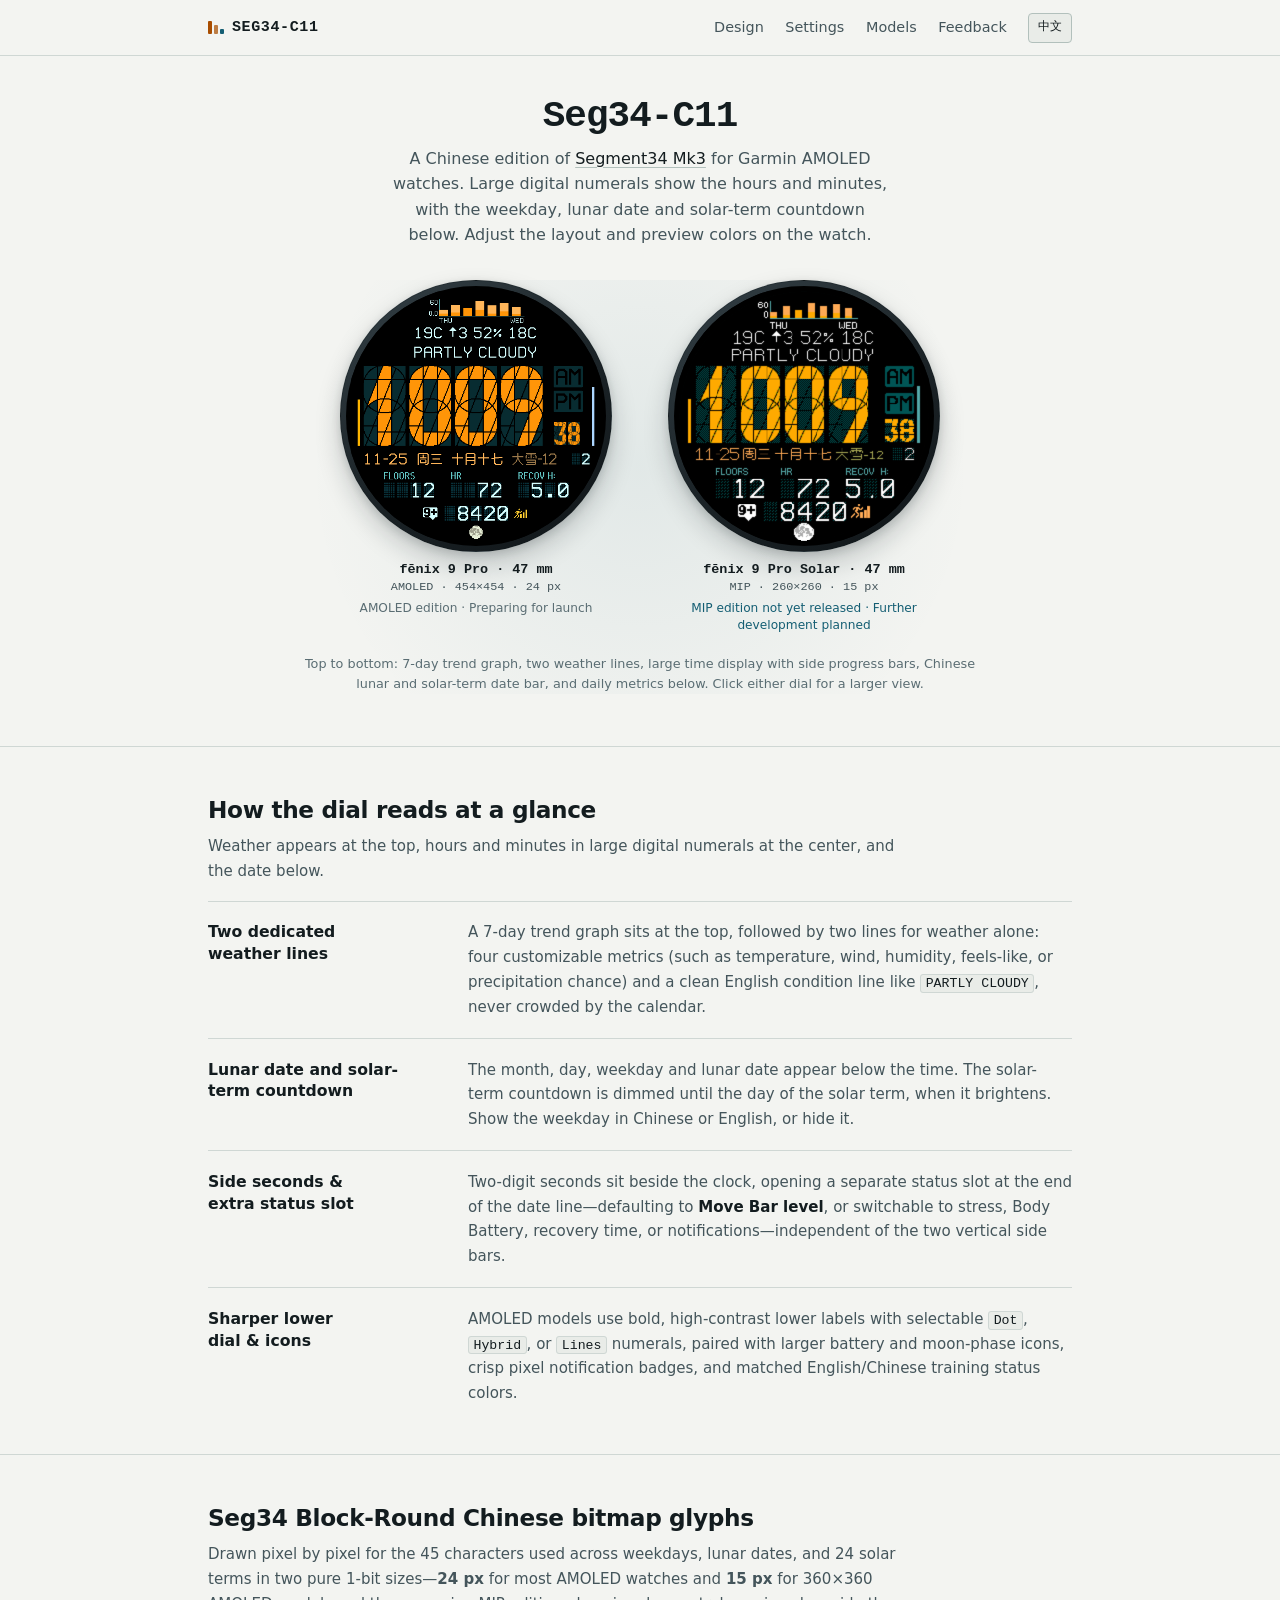
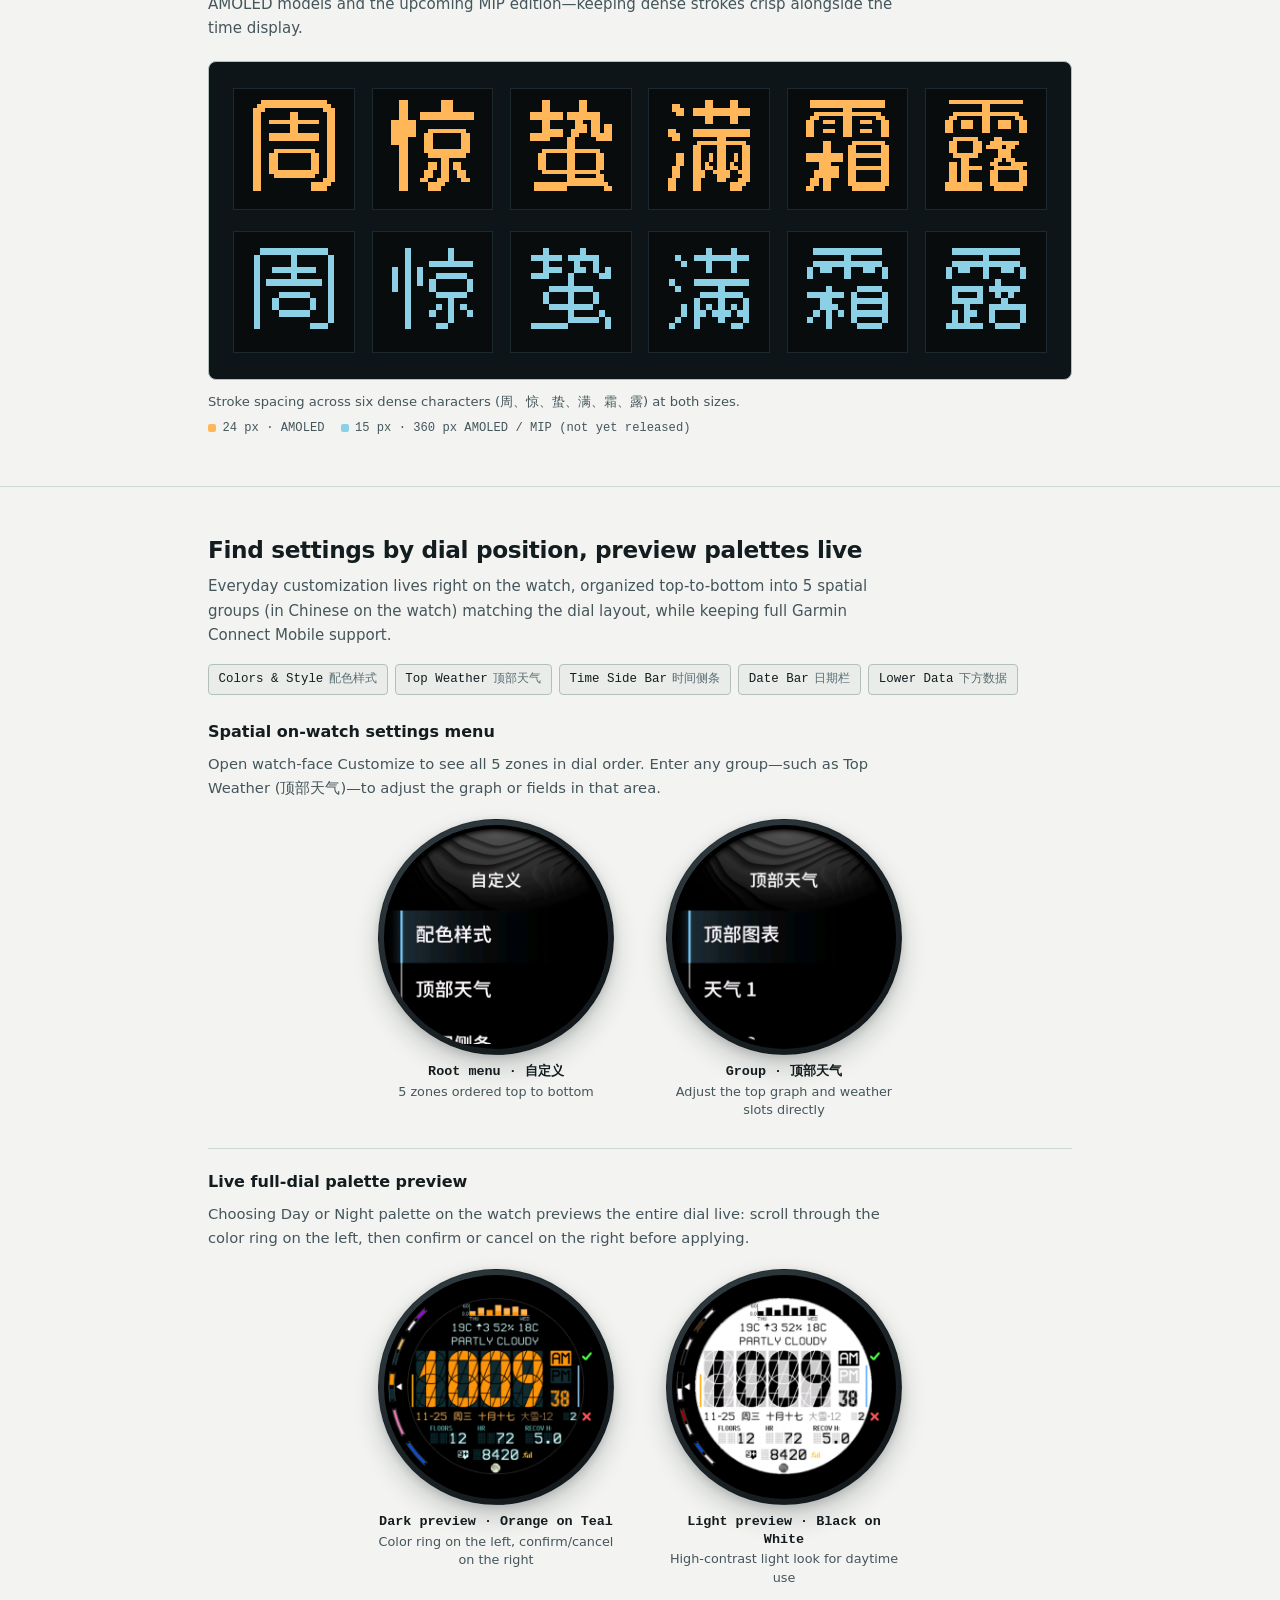
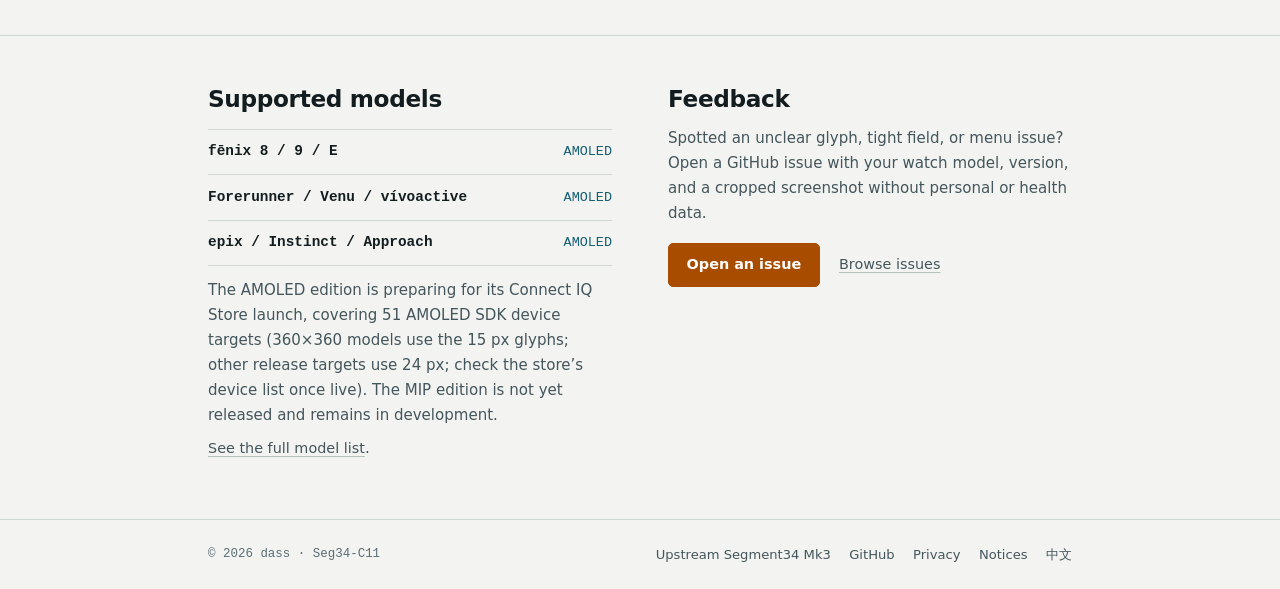
==== docs/en.html @ 98f48181 "Publish Seg34-C11 product site" ====
<!doctype html>
<html lang="en">
<head>
  <meta charset="utf-8">
  <meta name="viewport" content="width=device-width, initial-scale=1">
  <title>Seg34-C11 · Chinese Watch Face for Garmin AMOLED</title>
  <meta name="description" content="A Chinese edition of Segment34 Mk3 for Garmin AMOLED watches, with large digital numerals, a lunar date and solar-term countdown, and on-watch layout and color settings.">
  <meta property="og:title" content="Seg34-C11 · Chinese Watch Face for Garmin AMOLED">
  <meta property="og:description" content="A restrained Chinese edition of Segment34 Mk3 for Garmin AMOLED watches.">
  <meta property="og:image" content="https://dass-s-c.github.io/Seg34-C11/images/fenix9-pro-47.png">
  <meta property="og:type" content="website">
  <meta property="og:url" content="https://dass-s-c.github.io/Seg34-C11/en.html">
  <link rel="canonical" href="https://dass-s-c.github.io/Seg34-C11/en.html">
  <link rel="alternate" hreflang="en" href="https://dass-s-c.github.io/Seg34-C11/en.html">
  <link rel="alternate" hreflang="zh-Hans" href="https://dass-s-c.github.io/Seg34-C11/">
  <link rel="stylesheet" href="style.css">
</head>
<body>
  <a class="skip" href="#main">Skip to content</a>

  <header class="site-header">
    <div class="bar wrap">
      <a class="brand" href="en.html">
        <span class="brand-mark" aria-hidden="true"><i></i><i></i><i></i></span>
        <span>SEG34-C11</span>
      </a>
      <nav class="site-nav" aria-label="Site navigation">
        <a href="#dial">Design</a>
        <a href="#settings">Settings</a>
        <a href="#models">Models</a>
        <a href="#feedback">Feedback</a>
        <a class="lang-switch" href="index.html" hreflang="zh-Hans" lang="zh-Hans">中文</a>
      </nav>
    </div>
  </header>

  <main id="main">
    <section class="hero wrap" aria-labelledby="title">
      <div class="hero-head">
        <h1 id="title">Seg34-C11</h1>
        <!-- Buy Me a Coffee: reserve the link here. -->
        <p class="hero-lede">
          A Chinese edition of <a href="https://github.com/ludw/segment34mk3">Segment34 Mk3</a> for Garmin AMOLED watches. Large digital numerals show the hours and minutes, with the weekday, lunar date and solar-term countdown below. Adjust the layout and preview colors on the watch.
        </p>
      </div>

      <div class="showcase" aria-label="Watch face daily views">
        <div class="watches">
          <figure class="watch-unit watch-amoled">
            <a class="watch-case" href="images/fenix9-pro-47.png" title="View larger: fēnix 9 Pro 47 mm (AMOLED)">
              <span class="watch-screen">
                <img src="images/fenix9-pro-47.png" width="454" height="454" alt="fēnix 9 Pro 47 mm (AMOLED) daily watch face showing top trend graph, two weather lines, large time display with side bars and seconds, 24 px Chinese lunar and solar-term date bar, and lower metrics">
              </span>
            </a>
            <figcaption class="watch-meta">
              <span class="watch-model">fēnix 9 Pro · 47 mm</span>
              <span class="watch-spec">AMOLED · 454×454 · 24 px</span>
              <span class="watch-status">AMOLED edition · Preparing for launch</span>
            </figcaption>
          </figure>

          <figure class="watch-unit watch-mip">
            <a class="watch-case" href="images/fenix9-pro-solar-47.png" title="View larger: fēnix 9 Pro Solar 47 mm (MIP)">
              <span class="watch-screen">
                <img src="images/fenix9-pro-solar-47.png" width="260" height="260" alt="fēnix 9 Pro Solar 47 mm (MIP) watch face preview showing top trend graph, two weather lines, large time display with side seconds, 15 px Chinese date bar, and lower metrics">
              </span>
            </a>
            <figcaption class="watch-meta">
              <span class="watch-model">fēnix 9 Pro Solar · 47 mm</span>
              <span class="watch-spec">MIP · 260×260 · 15 px</span>
              <span class="watch-status">MIP edition not yet released · Further development planned</span>
            </figcaption>
          </figure>
        </div>

        <p class="showcase-note">
          Top to bottom: 7-day trend graph, two weather lines, large time display with side progress bars, Chinese lunar and solar-term date bar, and daily metrics below. Click either dial for a larger view.
        </p>
      </div>
    </section>

    <section class="band" id="dial" aria-labelledby="dial-heading">
      <div class="wrap">
        <h2 id="dial-heading">How the dial reads at a glance</h2>
        <p class="band-intro">
          Weather appears at the top, hours and minutes in large digital numerals at the center, and the date below.
        </p>
        <div class="ledger">
          <article class="ledger-row">
            <h3>Two dedicated weather lines</h3>
            <p>
              A 7-day trend graph sits at the top, followed by two lines for weather alone: four customizable metrics (such as temperature, wind, humidity, feels-like, or precipitation chance) and a clean English condition line like <code>PARTLY CLOUDY</code>, never crowded by the calendar.
            </p>
          </article>

          <article class="ledger-row">
            <h3>Lunar date and solar-term countdown</h3>
            <p>
              The month, day, weekday and lunar date appear below the time. The solar-term countdown is dimmed until the day of the solar term, when it brightens. Show the weekday in Chinese or English, or hide it.
            </p>
          </article>

          <article class="ledger-row">
            <h3>Side seconds &amp; extra status slot</h3>
            <p>
              Two-digit seconds sit beside the clock, opening a separate status slot at the end of the date line—defaulting to <strong>Move Bar level</strong>, or switchable to stress, Body Battery, recovery time, or notifications—independent of the two vertical side bars.
            </p>
          </article>

          <article class="ledger-row">
            <h3>Sharper lower dial &amp; icons</h3>
            <p>
              AMOLED models use bold, high-contrast lower labels with selectable <code>Dot</code>, <code>Hybrid</code>, or <code>Lines</code> numerals, paired with larger battery and moon-phase icons, crisp pixel notification badges, and matched English/Chinese training status colors.
            </p>
          </article>
        </div>
      </div>
    </section>

    <section class="band" id="glyphs" aria-labelledby="glyphs-heading">
      <div class="wrap">
        <h2 id="glyphs-heading">Seg34 Block-Round Chinese bitmap glyphs</h2>
        <p class="band-intro">
          Drawn pixel by pixel for the 45 characters used across weekdays, lunar dates, and 24 solar terms in two pure 1-bit sizes—<strong>24 px</strong> for most AMOLED watches and <strong>15 px</strong> for 360×360 AMOLED models and the upcoming MIP edition—keeping dense strokes crisp alongside the time display.
        </p>

        <figure class="specimen-figure">
          <a class="specimen-frame" href="images/seg34-block-round-specimen.png" title="View larger Seg34 Block-Round glyph specimen">
            <img src="images/seg34-block-round-specimen.png" width="804" height="276" alt="Seg34 Block-Round 1-bit Chinese glyph comparison at 24 px on top and 15 px on bottom showing six dense characters">
          </a>
          <figcaption class="specimen-meta">
            <span>Stroke spacing across six dense characters (<span lang="zh-Hans">周、惊、蛰、满、霜、露</span>) at both sizes.</span>
            <span class="specimen-legend">
              <span class="dot-amber">24 px · AMOLED</span>
              <span class="dot-cyan">15 px · 360 px AMOLED / MIP (not yet released)</span>
            </span>
          </figcaption>
        </figure>
      </div>
    </section>

    <section class="band" id="settings" aria-labelledby="settings-heading">
      <div class="wrap">
        <h2 id="settings-heading">Find settings by dial position, preview palettes live</h2>
        <p class="band-intro">
          Everyday customization lives right on the watch, organized top-to-bottom into 5 spatial groups (in Chinese on the watch) matching the dial layout, while keeping full Garmin Connect Mobile support.
        </p>

        <ul class="zone-list" aria-label="Five on-watch spatial settings groups">
          <li>Colors &amp; Style<span lang="zh-Hans">配色样式</span></li>
          <li>Top Weather<span lang="zh-Hans">顶部天气</span></li>
          <li>Time Side Bar<span lang="zh-Hans">时间侧条</span></li>
          <li>Date Bar<span lang="zh-Hans">日期栏</span></li>
          <li>Lower Data<span lang="zh-Hans">下方数据</span></li>
        </ul>

        <div class="evidence-stack">
          <div class="evidence-block">
            <div class="evidence-head">
              <h3>Spatial on-watch settings menu</h3>
            </div>
            <p class="evidence-copy">
              Open watch-face Customize to see all 5 zones in dial order. Enter any group—such as Top Weather (<span lang="zh-Hans">顶部天气</span>)—to adjust the graph or fields in that area.
            </p>
            <div class="evidence-dials">
              <figure class="watch-unit watch-amoled">
                <a class="watch-case" href="images/watch-settings-menu.png" title="View larger: on-watch customize menu">
                  <span class="watch-screen">
                    <img src="images/watch-settings-menu.png" width="454" height="454" alt="On-watch customize menu showing spatial groups such as Colors and Style and Top Weather in Chinese">
                  </span>
                </a>
                <figcaption class="watch-meta">
                  <span class="watch-model">Root menu · <span lang="zh-Hans">自定义</span></span>
                  <span class="watch-caption">5 zones ordered top to bottom</span>
                </figcaption>
              </figure>

              <figure class="watch-unit watch-amoled">
                <a class="watch-case" href="images/watch-settings-submenu.png" title="View larger: Top Weather submenu">
                  <span class="watch-screen">
                    <img src="images/watch-settings-submenu.png" width="454" height="454" alt="On-watch Top Weather submenu listing the top graph and weather slot options in Chinese">
                  </span>
                </a>
                <figcaption class="watch-meta">
                  <span class="watch-model">Group · <span lang="zh-Hans">顶部天气</span></span>
                  <span class="watch-caption">Adjust the top graph and weather slots directly</span>
                </figcaption>
              </figure>
            </div>
          </div>

          <div class="evidence-block">
            <div class="evidence-head">
              <h3>Live full-dial palette preview</h3>
            </div>
            <p class="evidence-copy">
              Choosing Day or Night palette on the watch previews the entire dial live: scroll through the color ring on the left, then confirm or cancel on the right before applying.
            </p>
            <div class="evidence-dials">
              <figure class="watch-unit watch-amoled">
                <a class="watch-case" href="images/palette-preview-teal-orange.png" title="View larger: dark palette preview (Orange on Teal)">
                  <span class="watch-screen">
                    <img src="images/palette-preview-teal-orange.png" width="454" height="454" alt="On-watch live palette preview in Orange on Teal with side color swatch ring and confirm/cancel controls">
                  </span>
                </a>
                <figcaption class="watch-meta">
                  <span class="watch-model">Dark preview · Orange on Teal</span>
                  <span class="watch-caption">Color ring on the left, confirm/cancel on the right</span>
                </figcaption>
              </figure>

              <figure class="watch-unit watch-amoled">
                <a class="watch-case" href="images/palette-preview-light.png" title="View larger: light palette preview (Black on White)">
                  <span class="watch-screen">
                    <img src="images/palette-preview-light.png" width="454" height="454" alt="On-watch live palette preview in Black on White showing a high-contrast light daytime palette">
                  </span>
                </a>
                <figcaption class="watch-meta">
                  <span class="watch-model">Light preview · Black on White</span>
                  <span class="watch-caption">High-contrast light look for daytime use</span>
                </figcaption>
              </figure>
            </div>
          </div>
        </div>
      </div>
    </section>

    <section class="band" aria-label="Supported models and feedback">
      <div class="wrap support-grid">
        <div class="support-col">
          <h2 id="models">Supported models</h2>
          <dl class="models">
            <div><dt>fēnix 8 / 9 / E</dt><dd>AMOLED</dd></div>
            <div><dt>Forerunner / Venu / vívoactive</dt><dd>AMOLED</dd></div>
            <div><dt>epix / Instinct / Approach</dt><dd>AMOLED</dd></div>
          </dl>
          <p class="support-copy">The AMOLED edition is preparing for its Connect IQ Store launch, covering 51 AMOLED SDK device targets (360×360 models use the 15 px glyphs; other release targets use 24 px; check the store’s device list once live). The MIP edition is not yet released and remains in development. <a class="text-link" href="https://github.com/dass-s-c/Seg34-C11#支持机型--supported-models">See the full model list</a>.</p>
        </div>

        <div class="support-col">
          <h2 id="feedback">Feedback</h2>
          <p class="support-copy">
            Spotted an unclear glyph, tight field, or menu issue? Open a GitHub issue with your watch model, version, and a cropped screenshot without personal or health data.
          </p>
          <div class="support-actions">
            <a class="btn btn-primary" href="https://github.com/dass-s-c/Seg34-C11/issues/new/choose">Open an issue</a>
            <a class="text-link" href="https://github.com/dass-s-c/Seg34-C11/issues">Browse issues</a>
          </div>
        </div>
      </div>
    </section>
  </main>

  <footer class="site-footer">
    <div class="wrap footer-bar">
      <p class="footer-meta">© 2026 dass · Seg34-C11</p>
      <nav class="footer-links" aria-label="Project links and notices">
        <a href="https://github.com/ludw/segment34mk3">Upstream Segment34 Mk3</a>
        <a href="https://github.com/dass-s-c/Seg34-C11">GitHub</a>
        <a href="https://github.com/dass-s-c/Seg34-C11/blob/main/PRIVACY.md">Privacy</a>
        <a href="./notices/">Notices</a>
        <a href="index.html" hreflang="zh-Hans" lang="zh-Hans">中文</a>
      </nav>
    </div>
  </footer>
</body>
</html>
---- docs/style.css ----
:root {
  color-scheme: dark light;
  --bg: #080c0d;
  --surface: #0e1518;
  --surface-hover: #141e22;
  --ink: #edf2f3;
  --ink-muted: #98a8ae;
  --ink-dim: #73868d;
  --rule: #1c2a2f;
  --rule-strong: #2c4047;
  --amber: #ff9f24;
  --amber-ink: #120b02;
  --cyan: #8bd0e4;
  --bezel-bg: linear-gradient(148deg, #2b363c 0%, #161d21 52%, #0a0e10 100%);
  --bezel-border: rgba(255, 255, 255, 0.11);
  --bezel-shadow: 0 14px 32px rgba(0, 0, 0, 0.56), 0 3px 10px rgba(0, 0, 0, 0.38);
  --dial-glow: radial-gradient(circle at 50% 45%, rgba(28, 76, 88, 0.24) 0%, transparent 68%);
  --font-sans: system-ui, -apple-system, BlinkMacSystemFont, "PingFang SC", "Hiragino Sans GB", "Microsoft YaHei", "Segoe UI", sans-serif;
  --font-mono: ui-monospace, "SF Mono", Menlo, Monaco, Consolas, monospace;
}

@media (prefers-color-scheme: light) {
  :root {
    --bg: #f3f4f1;
    --surface: #e9ece8;
    --surface-hover: #dfe4de;
    --ink: #131c1f;
    --ink-muted: #44555b;
    --ink-dim: #5a6d73;
    --rule: #cfd7d4;
    --rule-strong: #b2c0bc;
    --amber: #a84d00;
    --amber-ink: #ffffff;
    --cyan: #145e73;
    --bezel-bg: linear-gradient(148deg, #344046 0%, #1c2428 52%, #101518 100%);
    --bezel-border: rgba(16, 26, 30, 0.28);
    --bezel-shadow: 0 12px 26px rgba(16, 26, 30, 0.2), 0 3px 8px rgba(16, 26, 30, 0.14);
    --dial-glow: radial-gradient(circle at 50% 45%, rgba(20, 94, 115, 0.08) 0%, transparent 68%);
  }
}

*,
*::before,
*::after {
  box-sizing: border-box;
}

html {
  background: var(--bg);
  color: var(--ink);
  font-family: var(--font-sans);
  line-height: 1.65;
  -webkit-text-size-adjust: 100%;
  scroll-behavior: smooth;
}

body {
  margin: 0;
  background: var(--bg);
  color: var(--ink);
  min-height: 100svh;
  display: flex;
  flex-direction: column;
}

main {
  flex: 1;
}

h1, h2, h3, p, figure, dl, dt, dd, ul {
  margin: 0;
}

a {
  color: var(--amber);
  text-decoration-thickness: 1px;
  text-underline-offset: 0.2em;
  transition: color 150ms ease, border-color 150ms ease, background-color 150ms ease;
}

a:hover {
  text-decoration-thickness: 2px;
}

a:focus-visible {
  outline: 2px solid var(--amber);
  outline-offset: 3px;
  border-radius: 2px;
}

code {
  font-family: var(--font-mono);
  font-size: 0.88em;
  white-space: nowrap;
  color: var(--ink);
  background: var(--surface);
  border: 1px solid var(--rule);
  border-radius: 3px;
  padding: 0.06em 0.34em;
}

h1, h2, h3, .hero-lede {
  text-wrap: balance;
}

.wrap {
  width: min(54rem, calc(100% - clamp(2rem, 6vw, 4rem)));
  margin-inline: auto;
}

.skip {
  position: absolute;
  z-index: 10;
  top: 0.5rem;
  left: 0.5rem;
  padding: 0.5rem 0.9rem;
  background: var(--surface);
  color: var(--ink);
  border: 1px solid var(--amber);
  text-decoration: none;
  transform: translateY(-160%);
}

.skip:focus {
  transform: none;
}

/* Header */
.site-header {
  border-block-end: 1px solid var(--rule);
  background: var(--bg);
}

.bar {
  display: flex;
  flex-wrap: wrap;
  align-items: center;
  justify-content: space-between;
  gap: 0.15rem 0.5rem;
  padding-block: 0.2rem;
}

.brand {
  display: inline-flex;
  align-items: center;
  gap: 0.45rem;
  min-height: 44px;
  font-family: var(--font-mono);
  font-size: 0.84rem;
  font-weight: 700;
  letter-spacing: 0.03em;
  color: var(--ink);
  text-decoration: none;
  white-space: nowrap;
}

.brand-mark {
  display: inline-grid;
  grid-template-columns: repeat(3, 4px);
  gap: 2px;
  align-items: end;
}

.brand-mark i {
  display: block;
  border-radius: 1px;
  background: var(--amber);
}

.brand-mark i:nth-child(1) { height: 13px; }
.brand-mark i:nth-child(2) { height: 9px; opacity: 0.72; }
.brand-mark i:nth-child(3) { height: 5px; background: var(--cyan); }

.site-nav {
  display: flex;
  flex-wrap: wrap;
  align-items: center;
  gap: 0.1rem 0.65rem;
}

.site-nav a {
  display: inline-flex;
  align-items: center;
  min-height: 44px;
  font-size: 0.82rem;
  color: var(--ink-muted);
  text-decoration: none;
  white-space: nowrap;
}

.site-nav a:hover {
  color: var(--ink);
}

.site-nav .lang-switch {
  font-family: var(--font-mono);
  font-size: 0.76rem;
  color: var(--ink);
  padding-inline: 0.45rem;
  min-height: 30px;
  border: 1px solid var(--rule-strong);
  border-radius: 4px;
  background: var(--surface);
}

.site-nav .lang-switch:hover {
  border-color: var(--amber);
  color: var(--amber);
}

/* Hero & Watch Showcase */
.hero {
  padding-block: clamp(1rem, 3.2vw, 2.5rem) clamp(1.75rem, 4.5vw, 3.25rem);
}

.hero-head {
  text-align: center;
  max-width: 38rem;
  margin-inline: auto;
}

.hero h1 {
  font-family: var(--font-mono);
  font-size: clamp(1.65rem, 4vw, 2.35rem);
  font-weight: 700;
  line-height: 1.1;
  letter-spacing: -0.025em;
  color: var(--ink);
}

.hero-lede {
  margin-top: 0.5rem;
  font-size: clamp(0.92rem, 1.5vw, 1rem);
  line-height: 1.6;
  color: var(--ink-muted);
}

.hero-lede a {
  color: var(--ink);
  text-decoration-color: var(--rule-strong);
}

.hero-lede a:hover {
  color: var(--amber);
  text-decoration-color: var(--amber);
}

.showcase {
  margin-top: clamp(1rem, 2.8vw, 2rem);
  background: var(--dial-glow);
}

.watches {
  display: grid;
  grid-template-columns: minmax(0, 1fr);
  justify-items: center;
  gap: 1.25rem;
}

.watch-unit {
  width: 100%;
  max-width: 272px;
  display: flex;
  flex-direction: column;
  align-items: center;
  text-align: center;
}

.watch-case {
  display: block;
  width: 100%;
  aspect-ratio: 1;
  padding: 5px;
  border-radius: 50%;
  border: 1px solid var(--bezel-border);
  background: var(--bezel-bg);
  box-shadow: var(--bezel-shadow);
  text-decoration: none;
  transition: transform 180ms ease, border-color 180ms ease;
}

.watch-case:hover {
  transform: translateY(-2px);
  border-color: var(--amber);
}

.watch-screen {
  display: grid;
  place-items: center;
  width: 100%;
  height: 100%;
  border-radius: 50%;
  overflow: hidden;
  background: #000;
}

.watch-screen img {
  display: block;
  width: 96%;
  height: 96%;
  object-fit: contain;
}

.watch-mip .watch-screen img {
  image-rendering: crisp-edges;
  image-rendering: pixelated;
}

.watch-meta {
  margin-top: 0.55rem;
  display: flex;
  flex-direction: column;
  align-items: center;
  gap: 0.12rem;
}

.watch-model {
  font-family: var(--font-mono);
  font-size: 0.84rem;
  font-weight: 600;
  line-height: 1.3;
  color: var(--ink);
}

.watch-spec {
  font-family: var(--font-mono);
  font-size: 0.74rem;
  line-height: 1.35;
  font-variant-numeric: tabular-nums;
  color: var(--ink-muted);
}

.watch-status {
  margin-top: 0.14rem;
  font-size: 0.76rem;
  line-height: 1.4;
  color: var(--ink-dim);
}

.watch-mip .watch-status {
  color: var(--cyan);
}

.watch-caption {
  font-size: 0.8rem;
  line-height: 1.45;
  color: var(--ink-muted);
}

.showcase-note {
  margin-top: 1rem;
  text-align: center;
  font-size: 0.8rem;
  line-height: 1.55;
  color: var(--ink-dim);
  max-width: 44rem;
  margin-inline: auto;
}

/* Sections */
.band {
  border-block-start: 1px solid var(--rule);
  padding-block: clamp(1.75rem, 4.5vw, 3rem);
}

.band h2 {
  font-size: clamp(1.2rem, 2.2vw, 1.45rem);
  font-weight: 650;
  line-height: 1.3;
  letter-spacing: -0.015em;
  color: var(--ink);
}

.band-intro {
  margin-top: 0.55rem;
  font-size: 0.94rem;
  color: var(--ink-muted);
  max-width: 44rem;
}

/* Changes ledger */
.ledger {
  margin-top: 1.1rem;
  border-block-start: 1px solid var(--rule);
}

.ledger-row {
  display: grid;
  grid-template-columns: minmax(0, 1fr);
  gap: 0.35rem 2.25rem;
  padding-block: 1rem;
  border-block-end: 1px solid var(--rule);
  align-items: baseline;
}

.ledger-row:last-child {
  border-block-end: 0;
  padding-block-end: 0;
}

.ledger-row h3 {
  font-size: 0.98rem;
  font-weight: 600;
  line-height: 1.4;
  color: var(--ink);
}

.ledger-row p {
  font-size: 0.94rem;
  color: var(--ink-muted);
}

.ledger-row strong {
  color: var(--ink);
  font-weight: 600;
}

/* Glyph specimen */
.specimen-figure {
  margin-top: 1.25rem;
}

.specimen-frame {
  display: block;
  padding: clamp(0.65rem, 2vw, 1rem);
  background: #0e1518;
  border: 1px solid var(--rule-strong);
  border-radius: 8px;
  text-decoration: none;
  transition: border-color 150ms ease;
}

.specimen-frame:hover {
  border-color: var(--amber);
}

.specimen-frame img {
  display: block;
  width: 100%;
  height: auto;
  image-rendering: crisp-edges;
  image-rendering: pixelated;
}

.specimen-meta {
  margin-top: 0.65rem;
  display: flex;
  flex-wrap: wrap;
  align-items: center;
  justify-content: space-between;
  gap: 0.35rem 1.25rem;
  font-size: 0.82rem;
  color: var(--ink-muted);
}

.specimen-legend {
  display: inline-flex;
  flex-wrap: wrap;
  gap: 0.4rem 1rem;
  font-family: var(--font-mono);
  font-size: 0.76rem;
}

.dot-amber::before,
.dot-cyan::before {
  content: "";
  display: inline-block;
  width: 8px;
  height: 8px;
  border-radius: 2px;
  margin-inline-end: 0.4rem;
  vertical-align: middle;
}

.dot-amber::before {
  background: #ffb759;
}

.dot-cyan::before {
  background: #8bd0e4;
}

/* On-watch settings & live palette preview */
.zone-list {
  margin-top: 1rem;
  padding: 0;
  list-style: none;
  display: flex;
  flex-wrap: wrap;
  gap: 0.45rem;
}

.zone-list li {
  font-family: var(--font-mono);
  font-size: 0.78rem;
  color: var(--ink);
  background: var(--surface);
  border: 1px solid var(--rule-strong);
  border-radius: 4px;
  padding: 0.25rem 0.6rem;
}

.zone-list li span {
  color: var(--ink-dim);
  margin-inline-start: 0.35rem;
}

.evidence-stack {
  margin-top: 1.5rem;
  display: grid;
  gap: 1.75rem;
}

.evidence-block {
  padding-block-start: 1.25rem;
  border-block-start: 1px solid var(--rule);
}

.evidence-block:first-child {
  padding-block-start: 0;
  border-block-start: 0;
}

.evidence-head {
  display: flex;
  flex-wrap: wrap;
  align-items: baseline;
  justify-content: space-between;
  gap: 0.25rem 1rem;
}

.evidence-head h3 {
  font-size: 1rem;
  font-weight: 600;
  color: var(--ink);
}

.evidence-tag {
  font-family: var(--font-mono);
  font-size: 0.74rem;
  color: var(--cyan);
}

.evidence-copy {
  margin-top: 0.4rem;
  font-size: 0.92rem;
  color: var(--ink-muted);
  max-width: 44rem;
}

.evidence-dials {
  margin-top: 1.15rem;
  display: grid;
  grid-template-columns: minmax(0, 1fr);
  justify-items: center;
  gap: 1.25rem;
}

.evidence-dials .watch-unit {
  max-width: 236px;
}

/* Models + Feedback */
.support-grid {
  display: grid;
  grid-template-columns: minmax(0, 1fr);
  gap: 2rem 3.5rem;
  align-items: start;
}

.models {
  margin-top: 0.9rem;
  border-block-start: 1px solid var(--rule);
}

.models div {
  display: grid;
  grid-template-columns: minmax(0, 1fr) auto;
  align-items: baseline;
  gap: 0.25rem 1rem;
  padding-block: 0.65rem;
  border-block-end: 1px solid var(--rule);
}

.models dt {
  font-family: var(--font-mono);
  font-size: 0.9rem;
  font-weight: 600;
  color: var(--ink);
}

.models dd {
  font-family: var(--font-mono);
  font-size: 0.84rem;
  font-variant-numeric: tabular-nums;
  color: var(--cyan);
}

.support-copy {
  margin-top: 0.75rem;
  font-size: 0.94rem;
  color: var(--ink-muted);
}

.support-actions {
  margin-top: 1.1rem;
  display: flex;
  flex-wrap: wrap;
  align-items: center;
  gap: 0.65rem 1.2rem;
}

.btn {
  display: inline-flex;
  align-items: center;
  justify-content: center;
  min-height: 44px;
  padding: 0.5rem 1.1rem;
  border-radius: 5px;
  font-size: 0.9rem;
  font-weight: 600;
  text-decoration: none;
  border: 1px solid var(--rule-strong);
  color: var(--ink);
  background: var(--surface);
}

.btn-primary {
  background: var(--amber);
  border-color: var(--amber);
  color: var(--amber-ink);
}

.btn-primary:hover {
  filter: brightness(1.06);
  text-decoration: none;
}

.text-link {
  display: inline-flex;
  align-items: center;
  min-height: 44px;
  font-size: 0.9rem;
  color: var(--ink-muted);
  text-decoration-color: var(--rule-strong);
}

.text-link:hover {
  color: var(--amber);
  text-decoration-color: var(--amber);
}

/* Footer */
.site-footer {
  border-block-start: 1px solid var(--rule);
  padding-block: 0.9rem;
  font-size: 0.82rem;
  color: var(--ink-dim);
}

.footer-bar {
  display: flex;
  flex-wrap: wrap;
  align-items: center;
  justify-content: space-between;
  gap: 0.35rem 1.25rem;
}

.footer-meta {
  font-family: var(--font-mono);
  font-size: 0.78rem;
}

.footer-links {
  display: flex;
  flex-wrap: wrap;
  align-items: center;
  gap: 0.1rem 1.15rem;
}

.footer-links a {
  display: inline-flex;
  align-items: center;
  min-height: 40px;
  color: var(--ink-muted);
  text-decoration: none;
}

.footer-links a:hover {
  color: var(--amber);
}

@media (prefers-reduced-motion: reduce) {
  html { scroll-behavior: auto; }
  .watch-case, .specimen-frame, a { transition: none; }
  .watch-case:hover { transform: none; }
}

/* Larger viewports */
@media (min-width: 23rem) {
  .brand {
    font-size: 0.88rem;
    letter-spacing: 0.04em;
    gap: 0.5rem;
  }

  .site-nav {
    gap: 0.1rem 0.9rem;
  }

  .site-nav a {
    font-size: 0.86rem;
  }

  .site-nav .lang-switch {
    font-size: 0.78rem;
    padding-inline: 0.55rem;
  }
}

@media (min-width: 37.5rem) {
  .bar {
    padding-block: 0.35rem;
  }

  .brand {
    font-size: 0.94rem;
  }

  .site-nav {
    gap: 0.1rem 1.35rem;
  }

  .site-nav a {
    font-size: 0.9rem;
  }

  .watches {
    grid-template-columns: repeat(2, minmax(0, 272px));
    justify-content: center;
    gap: clamp(1.5rem, 5vw, 3.5rem);
  }

  .evidence-dials {
    grid-template-columns: repeat(2, minmax(0, 236px));
    justify-content: center;
    gap: clamp(1.5rem, 5vw, 3.25rem);
  }

  .showcase-note {
    margin-top: 1.25rem;
  }
}

@media (min-width: 44rem) {
  .ledger-row {
    grid-template-columns: minmax(0, 14rem) minmax(0, 1fr);
    padding-block: 1.15rem;
  }

  .support-grid {
    grid-template-columns: minmax(0, 1fr) minmax(0, 1fr);
  }
}
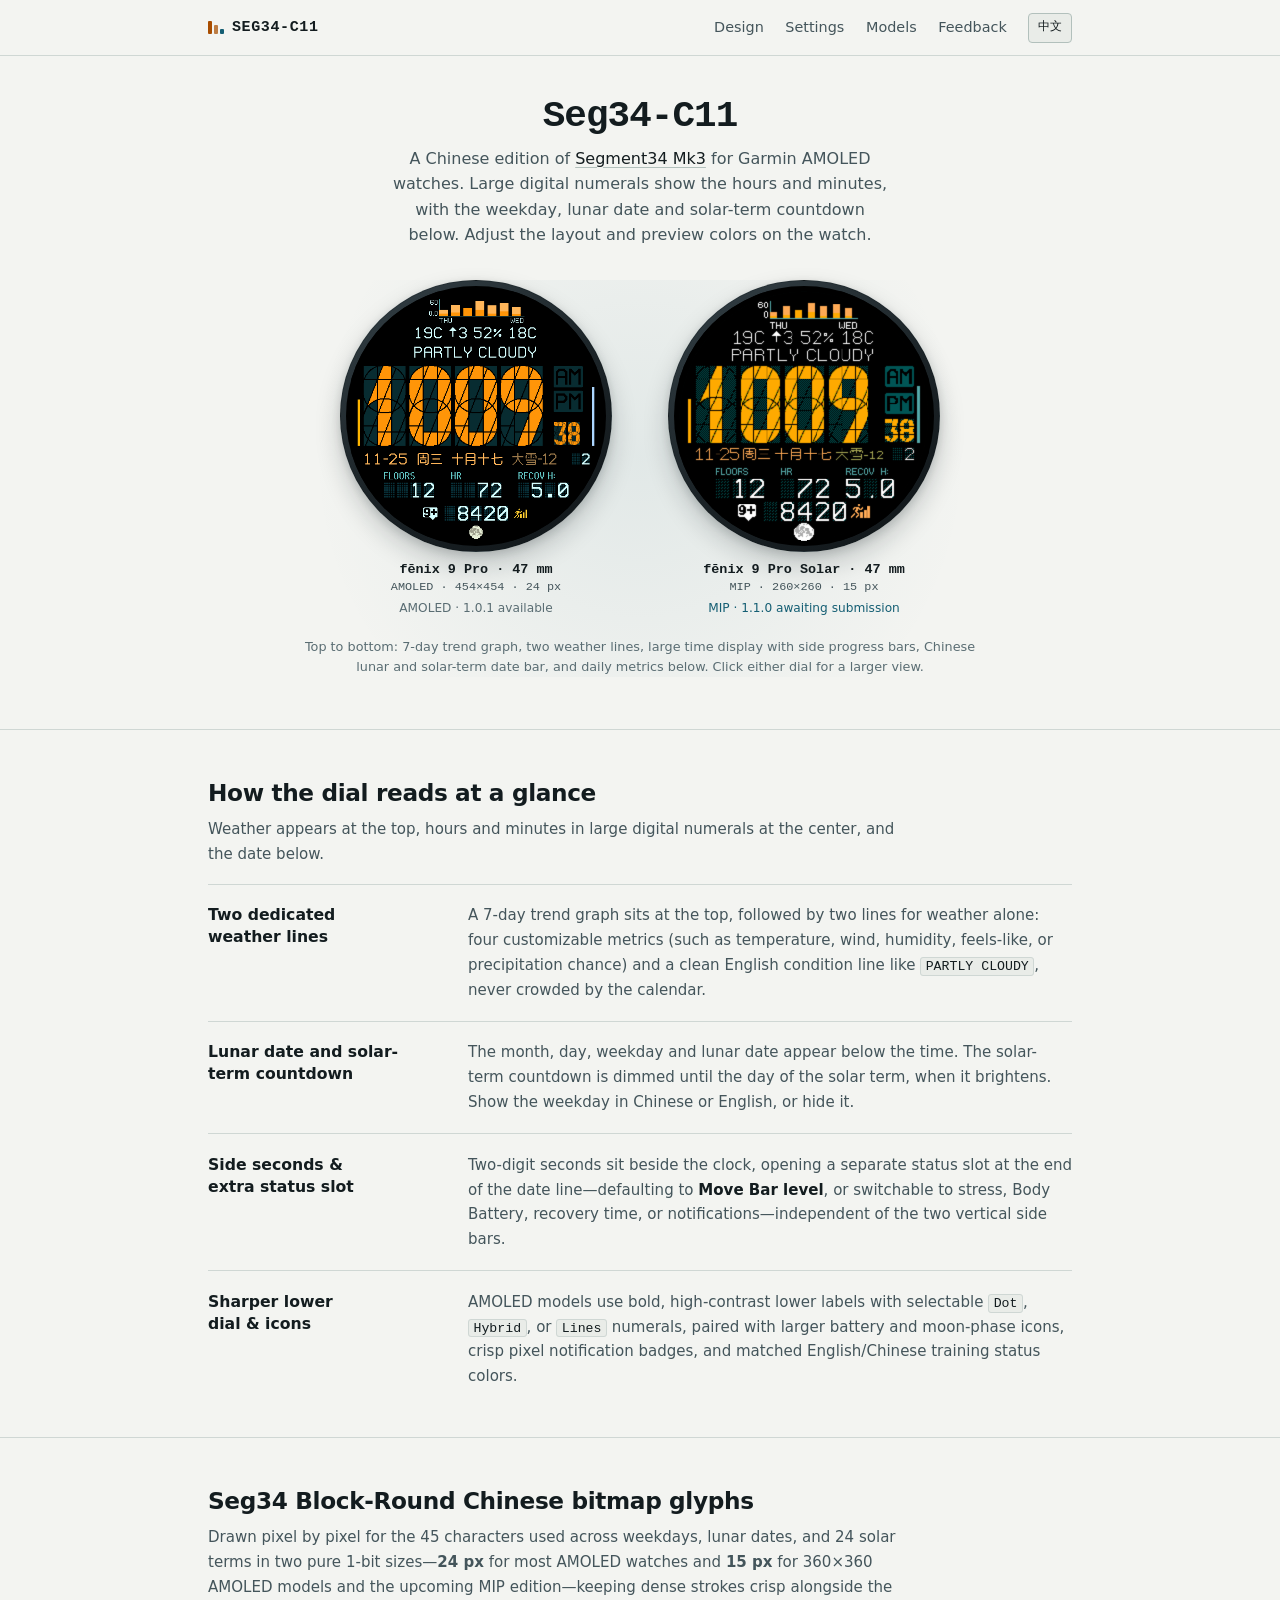
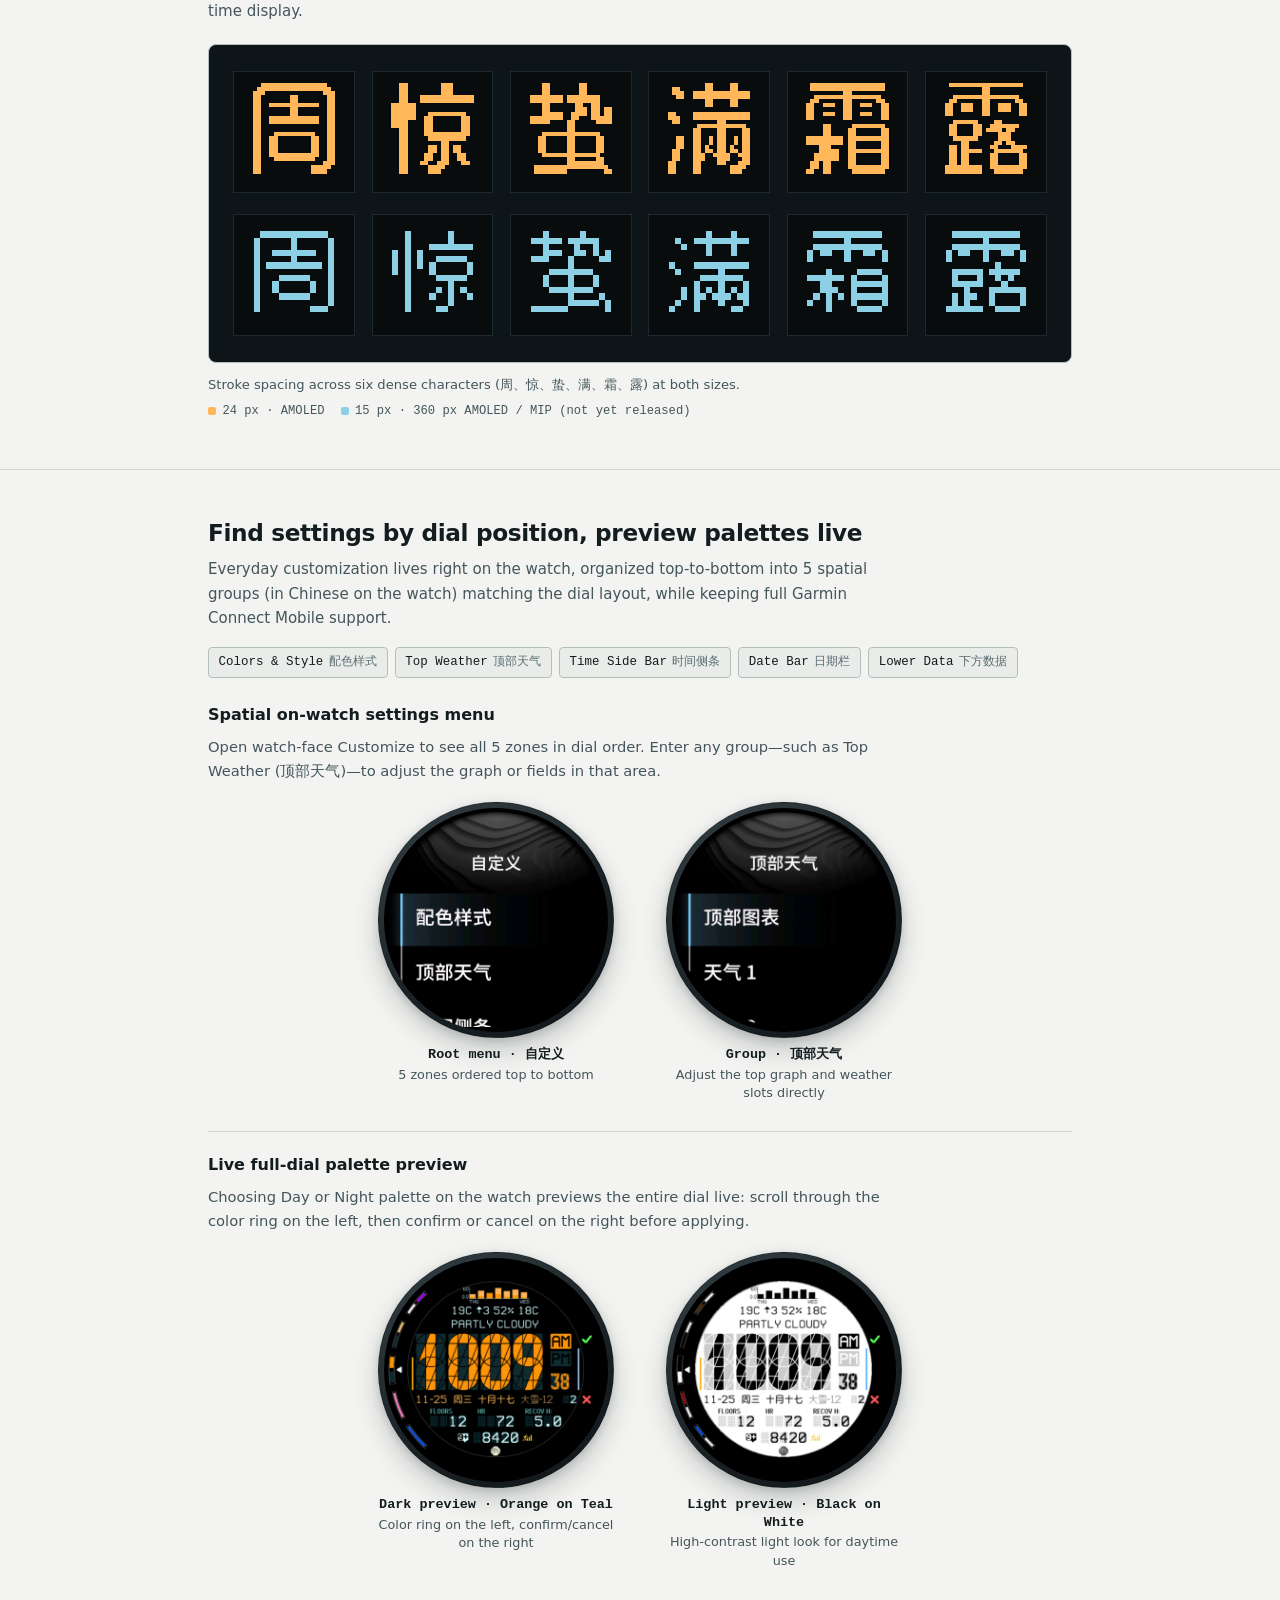
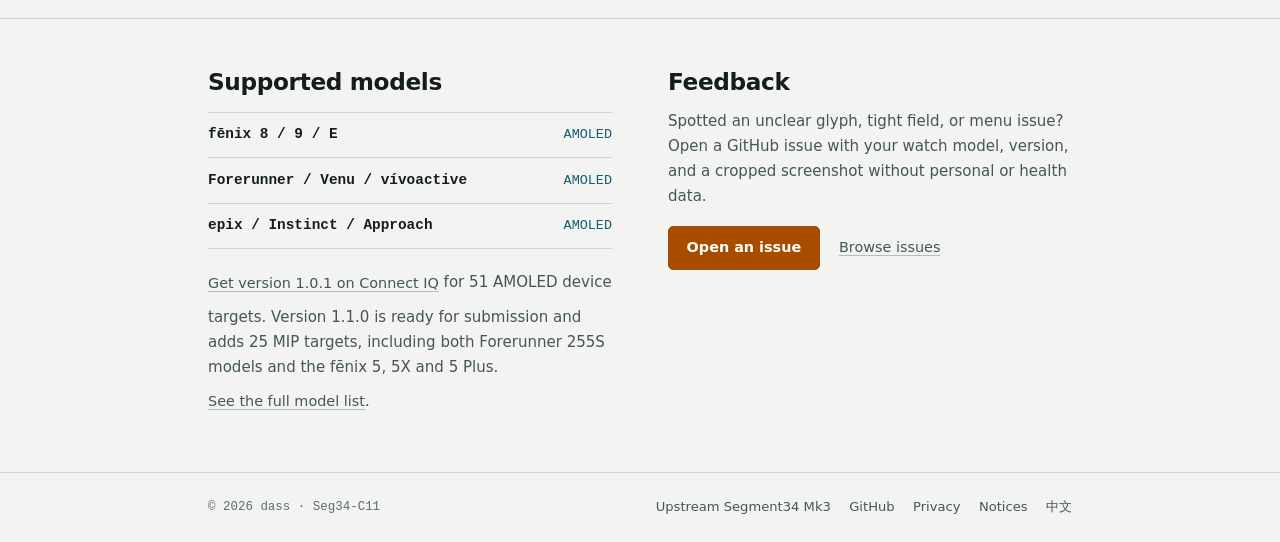
==== commit 0222815c: "Link the current store version and distinguish the 1.1.0 candidate" ====
--- a/docs/en.html
+++ b/docs/en.html
@@ -55,7 +55,7 @@
             <figcaption class="watch-meta">
               <span class="watch-model">fēnix 9 Pro · 47 mm</span>
               <span class="watch-spec">AMOLED · 454×454 · 24 px</span>
-              <span class="watch-status">AMOLED edition · Preparing for launch</span>
+              <span class="watch-status">AMOLED · 1.0.1 available</span>
             </figcaption>
           </figure>
 
@@ -68,7 +68,7 @@
             <figcaption class="watch-meta">
               <span class="watch-model">fēnix 9 Pro Solar · 47 mm</span>
               <span class="watch-spec">MIP · 260×260 · 15 px</span>
-              <span class="watch-status">MIP edition not yet released · Further development planned</span>
+              <span class="watch-status">MIP · 1.1.0 awaiting submission</span>
             </figcaption>
           </figure>
         </div>
@@ -235,7 +235,7 @@
             <div><dt>Forerunner / Venu / vívoactive</dt><dd>AMOLED</dd></div>
             <div><dt>epix / Instinct / Approach</dt><dd>AMOLED</dd></div>
           </dl>
-          <p class="support-copy">The AMOLED edition is preparing for its Connect IQ Store launch, covering 51 AMOLED SDK device targets (360×360 models use the 15 px glyphs; other release targets use 24 px; check the store’s device list once live). The MIP edition is not yet released and remains in development. <a class="text-link" href="https://github.com/dass-s-c/Seg34-C11#支持机型--supported-models">See the full model list</a>.</p>
+          <p class="support-copy"><a class="text-link" href="https://apps.garmin.com/apps/5e2d1f65-10e1-4c46-982b-9975ee0f48af">Get version 1.0.1 on Connect IQ</a> for 51 AMOLED device targets. Version 1.1.0 is ready for submission and adds 25 MIP targets, including both Forerunner 255S models and the fēnix 5, 5X and 5 Plus. <a class="text-link" href="https://github.com/dass-s-c/Seg34-C11#支持机型--supported-models">See the full model list</a>.</p>
         </div>
 
         <div class="support-col">
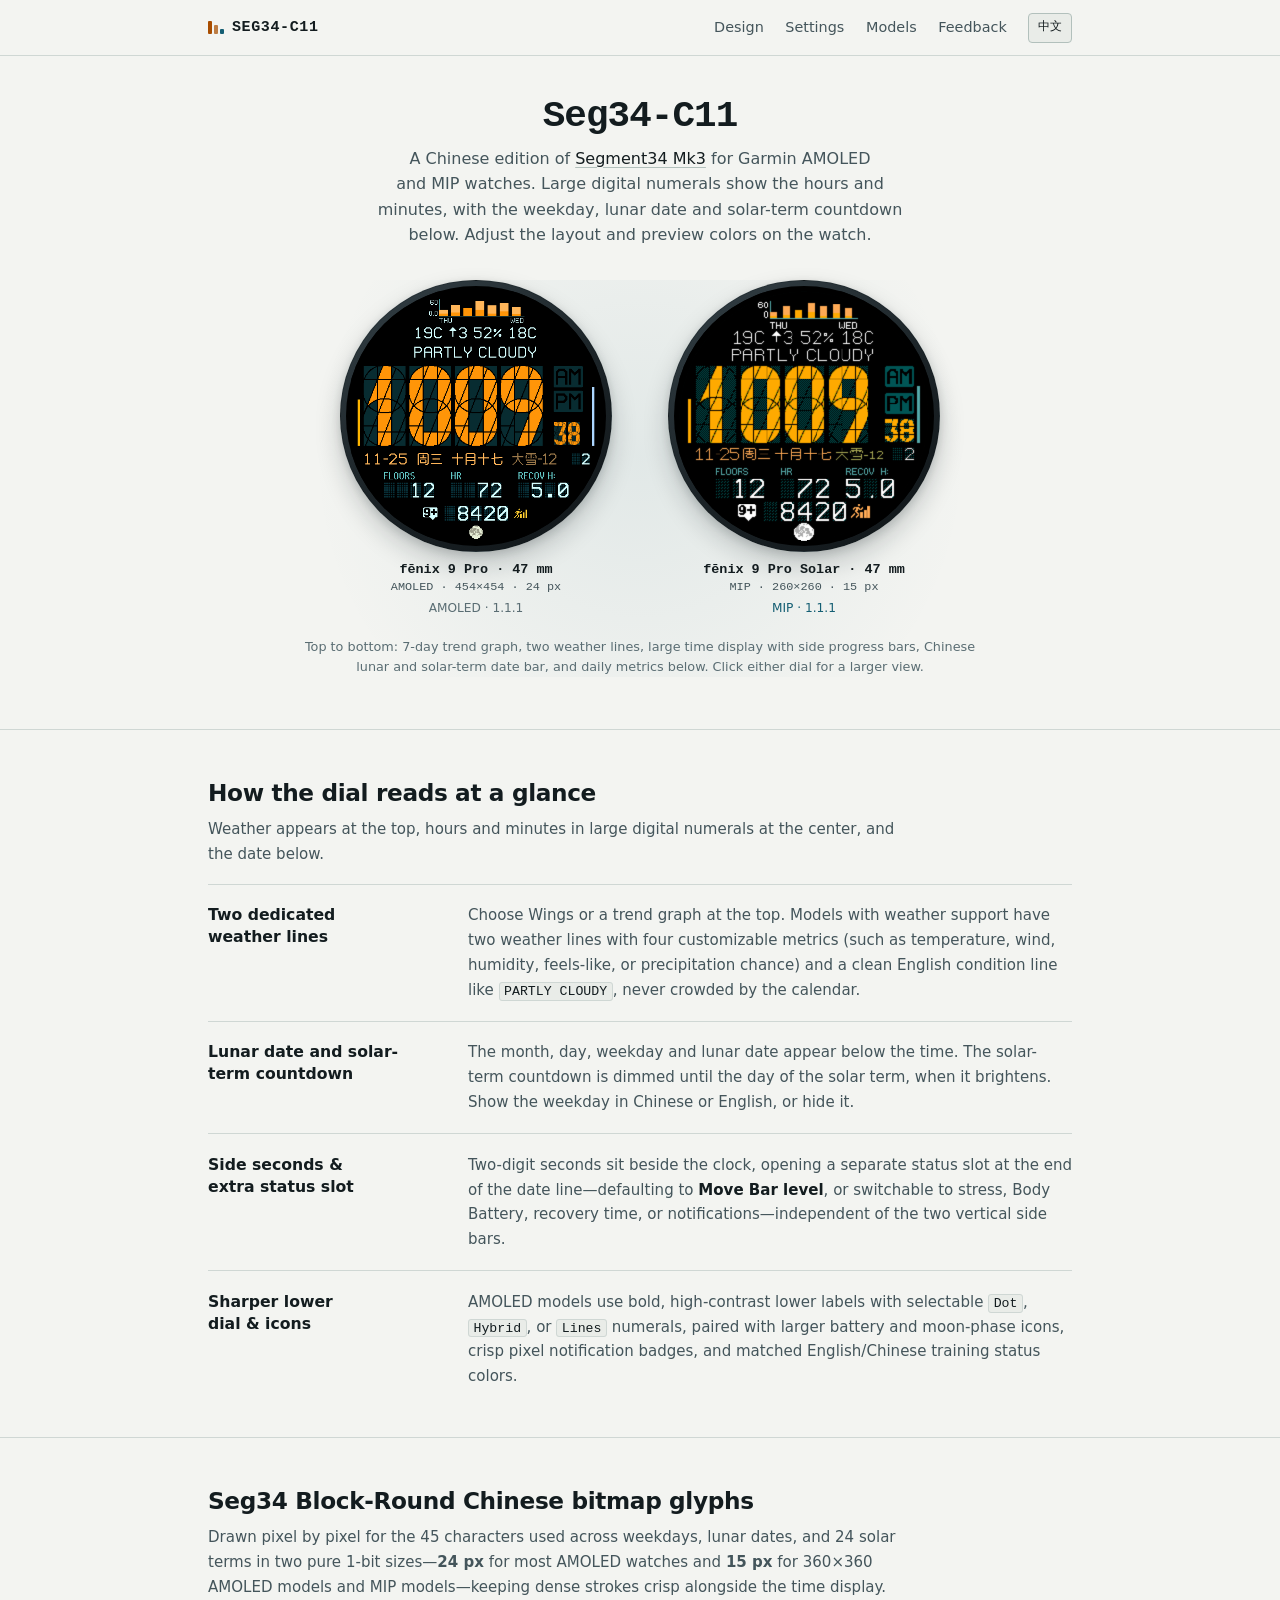
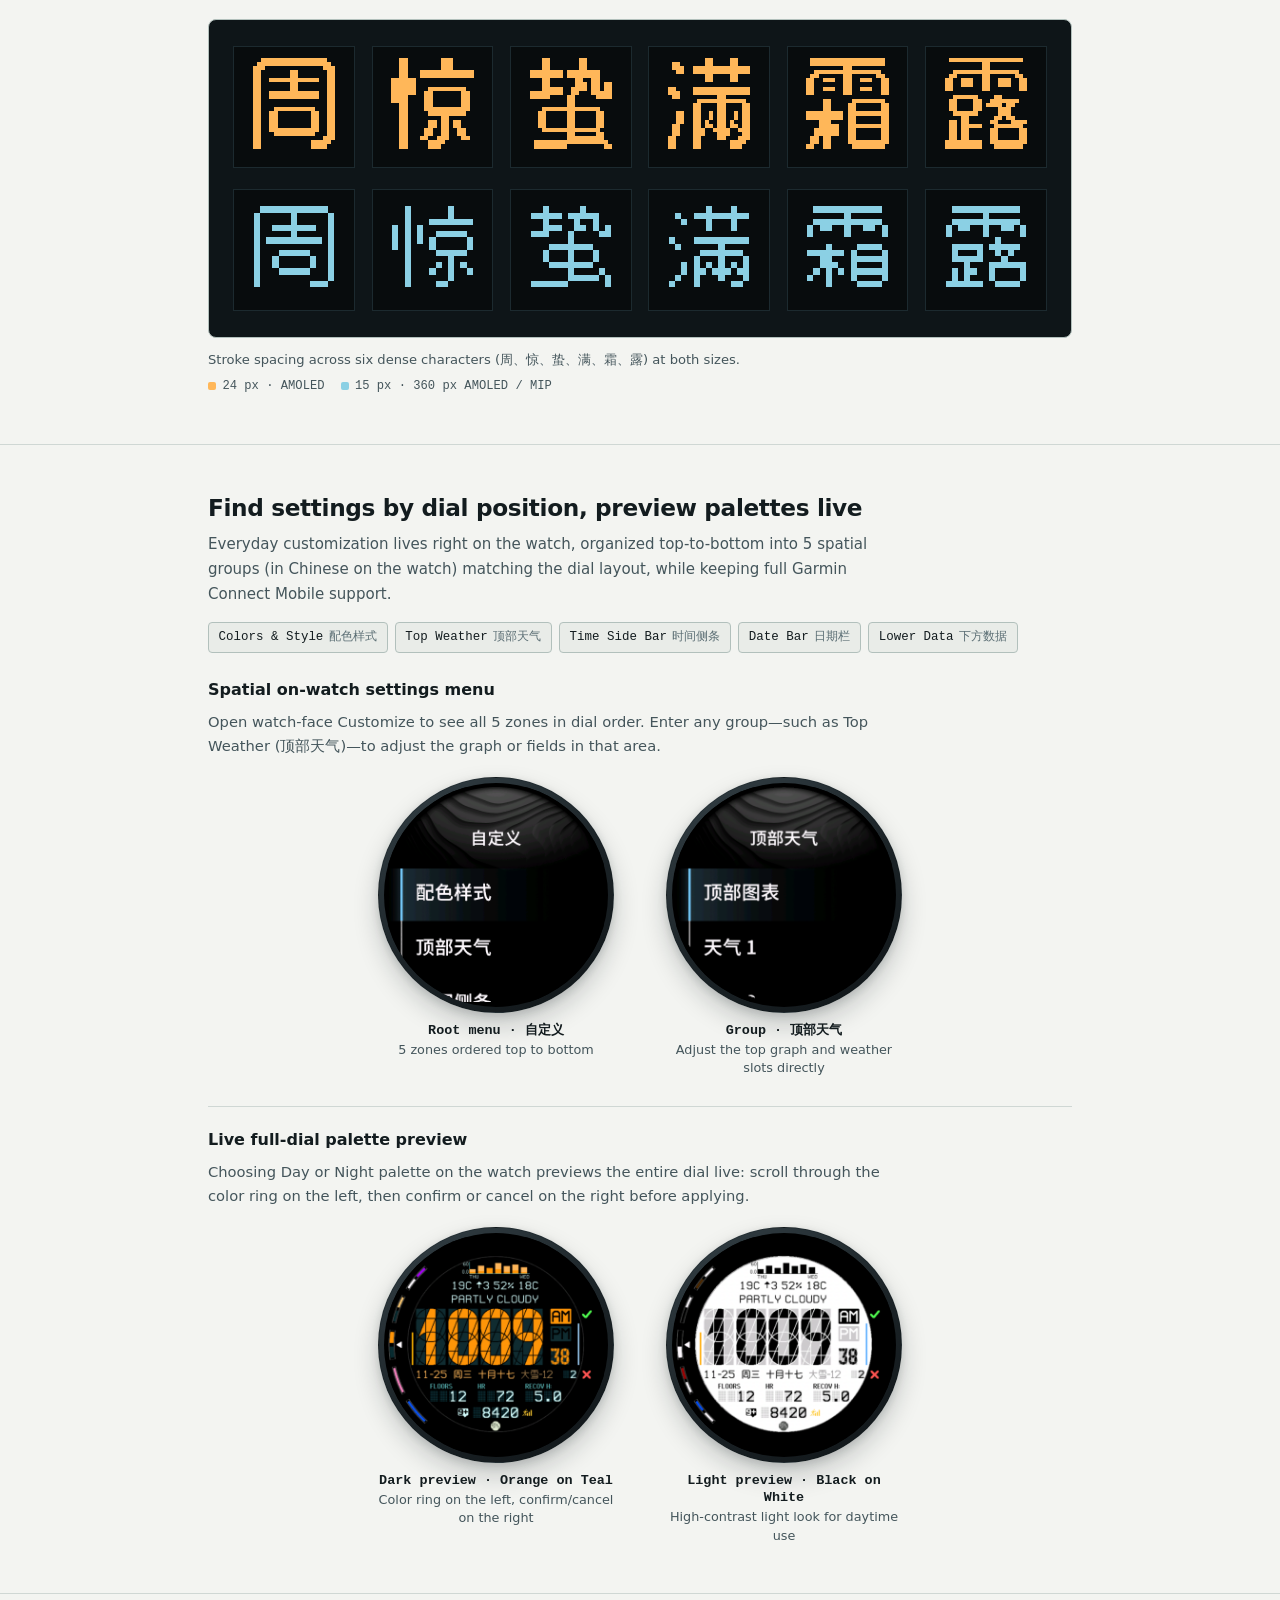
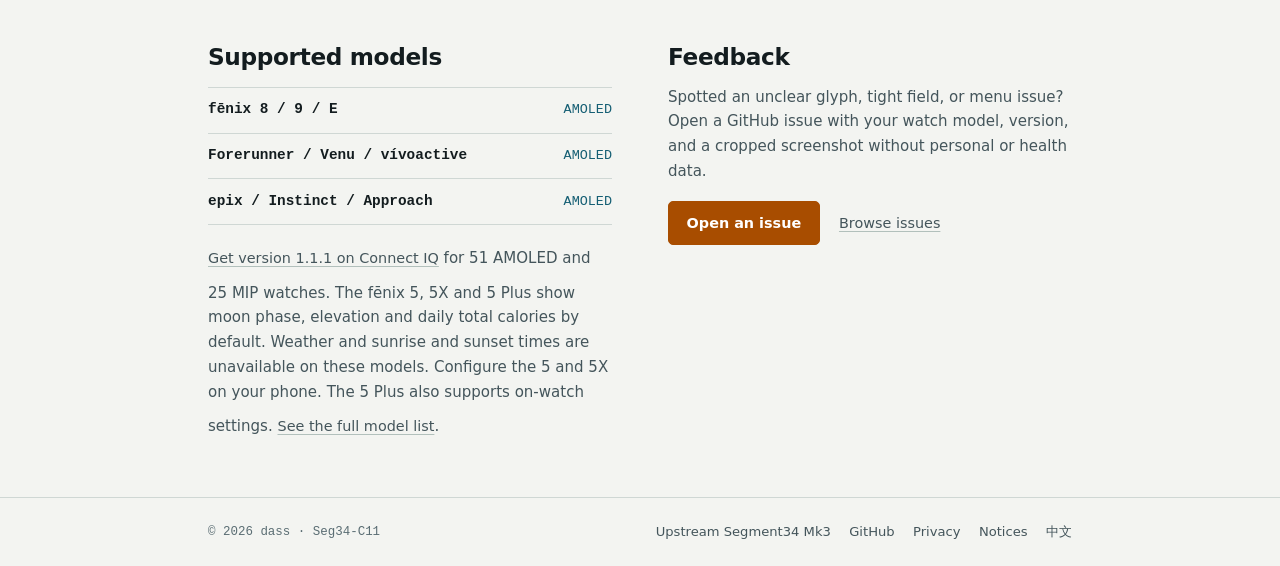
==== commit 184fcd8b: "Update the bilingual product pages and privacy notice for 1.1.1" ====
--- a/docs/en.html
+++ b/docs/en.html
@@ -3,10 +3,10 @@
 <head>
   <meta charset="utf-8">
   <meta name="viewport" content="width=device-width, initial-scale=1">
-  <title>Seg34-C11 · Chinese Watch Face for Garmin AMOLED</title>
-  <meta name="description" content="A Chinese edition of Segment34 Mk3 for Garmin AMOLED watches, with large digital numerals, a lunar date and solar-term countdown, and on-watch layout and color settings.">
-  <meta property="og:title" content="Seg34-C11 · Chinese Watch Face for Garmin AMOLED">
-  <meta property="og:description" content="A restrained Chinese edition of Segment34 Mk3 for Garmin AMOLED watches.">
+  <title>Seg34-C11 · Chinese Watch Face for Garmin AMOLED and MIP</title>
+  <meta name="description" content="A Chinese edition of Segment34 Mk3 for Garmin AMOLED and MIP watches, with large digital numerals, a lunar date and solar-term countdown, and on-watch layout and color settings.">
+  <meta property="og:title" content="Seg34-C11 · Chinese Watch Face for Garmin AMOLED and MIP">
+  <meta property="og:description" content="A restrained Chinese edition of Segment34 Mk3 for Garmin AMOLED and MIP watches.">
   <meta property="og:image" content="https://dass-s-c.github.io/Seg34-C11/images/fenix9-pro-47.png">
   <meta property="og:type" content="website">
   <meta property="og:url" content="https://dass-s-c.github.io/Seg34-C11/en.html">
@@ -40,7 +40,7 @@
         <h1 id="title">Seg34-C11</h1>
         <!-- Buy Me a Coffee: reserve the link here. -->
         <p class="hero-lede">
-          A Chinese edition of <a href="https://github.com/ludw/segment34mk3">Segment34 Mk3</a> for Garmin AMOLED watches. Large digital numerals show the hours and minutes, with the weekday, lunar date and solar-term countdown below. Adjust the layout and preview colors on the watch.
+          A Chinese edition of <a href="https://github.com/ludw/segment34mk3">Segment34 Mk3</a> for Garmin AMOLED and MIP watches. Large digital numerals show the hours and minutes, with the weekday, lunar date and solar-term countdown below. Adjust the layout and preview colors on the watch.
         </p>
       </div>
 
@@ -55,7 +55,7 @@
             <figcaption class="watch-meta">
               <span class="watch-model">fēnix 9 Pro · 47 mm</span>
               <span class="watch-spec">AMOLED · 454×454 · 24 px</span>
-              <span class="watch-status">AMOLED · 1.0.1 available</span>
+              <span class="watch-status">AMOLED · 1.1.1</span>
             </figcaption>
           </figure>
 
@@ -68,7 +68,7 @@
             <figcaption class="watch-meta">
               <span class="watch-model">fēnix 9 Pro Solar · 47 mm</span>
               <span class="watch-spec">MIP · 260×260 · 15 px</span>
-              <span class="watch-status">MIP · 1.1.0 awaiting submission</span>
+              <span class="watch-status">MIP · 1.1.1</span>
             </figcaption>
           </figure>
         </div>
@@ -89,7 +89,7 @@
           <article class="ledger-row">
             <h3>Two dedicated weather lines</h3>
             <p>
-              A 7-day trend graph sits at the top, followed by two lines for weather alone: four customizable metrics (such as temperature, wind, humidity, feels-like, or precipitation chance) and a clean English condition line like <code>PARTLY CLOUDY</code>, never crowded by the calendar.
+              Choose Wings or a trend graph at the top. Models with weather support have two weather lines with four customizable metrics (such as temperature, wind, humidity, feels-like, or precipitation chance) and a clean English condition line like <code>PARTLY CLOUDY</code>, never crowded by the calendar.
             </p>
           </article>
 
@@ -121,7 +121,7 @@
       <div class="wrap">
         <h2 id="glyphs-heading">Seg34 Block-Round Chinese bitmap glyphs</h2>
         <p class="band-intro">
-          Drawn pixel by pixel for the 45 characters used across weekdays, lunar dates, and 24 solar terms in two pure 1-bit sizes—<strong>24 px</strong> for most AMOLED watches and <strong>15 px</strong> for 360×360 AMOLED models and the upcoming MIP edition—keeping dense strokes crisp alongside the time display.
+          Drawn pixel by pixel for the 45 characters used across weekdays, lunar dates, and 24 solar terms in two pure 1-bit sizes—<strong>24 px</strong> for most AMOLED watches and <strong>15 px</strong> for 360×360 AMOLED models and MIP models—keeping dense strokes crisp alongside the time display.
         </p>
 
         <figure class="specimen-figure">
@@ -132,7 +132,7 @@
             <span>Stroke spacing across six dense characters (<span lang="zh-Hans">周、惊、蛰、满、霜、露</span>) at both sizes.</span>
             <span class="specimen-legend">
               <span class="dot-amber">24 px · AMOLED</span>
-              <span class="dot-cyan">15 px · 360 px AMOLED / MIP (not yet released)</span>
+              <span class="dot-cyan">15 px · 360 px AMOLED / MIP</span>
             </span>
           </figcaption>
         </figure>
@@ -235,7 +235,7 @@
             <div><dt>Forerunner / Venu / vívoactive</dt><dd>AMOLED</dd></div>
             <div><dt>epix / Instinct / Approach</dt><dd>AMOLED</dd></div>
           </dl>
-          <p class="support-copy"><a class="text-link" href="https://apps.garmin.com/apps/5e2d1f65-10e1-4c46-982b-9975ee0f48af">Get version 1.0.1 on Connect IQ</a> for 51 AMOLED device targets. Version 1.1.0 is ready for submission and adds 25 MIP targets, including both Forerunner 255S models and the fēnix 5, 5X and 5 Plus. <a class="text-link" href="https://github.com/dass-s-c/Seg34-C11#支持机型--supported-models">See the full model list</a>.</p>
+          <p class="support-copy"><a class="text-link" href="https://apps.garmin.com/apps/5e2d1f65-10e1-4c46-982b-9975ee0f48af">Get version 1.1.1 on Connect IQ</a> for 51 AMOLED and 25 MIP watches. The fēnix 5, 5X and 5 Plus show moon phase, elevation and daily total calories by default. Weather and sunrise and sunset times are unavailable on these models. Configure the 5 and 5X on your phone. The 5 Plus also supports on-watch settings. <a class="text-link" href="https://github.com/dass-s-c/Seg34-C11#支持机型--supported-models">See the full model list</a>.</p>
         </div>
 
         <div class="support-col">
